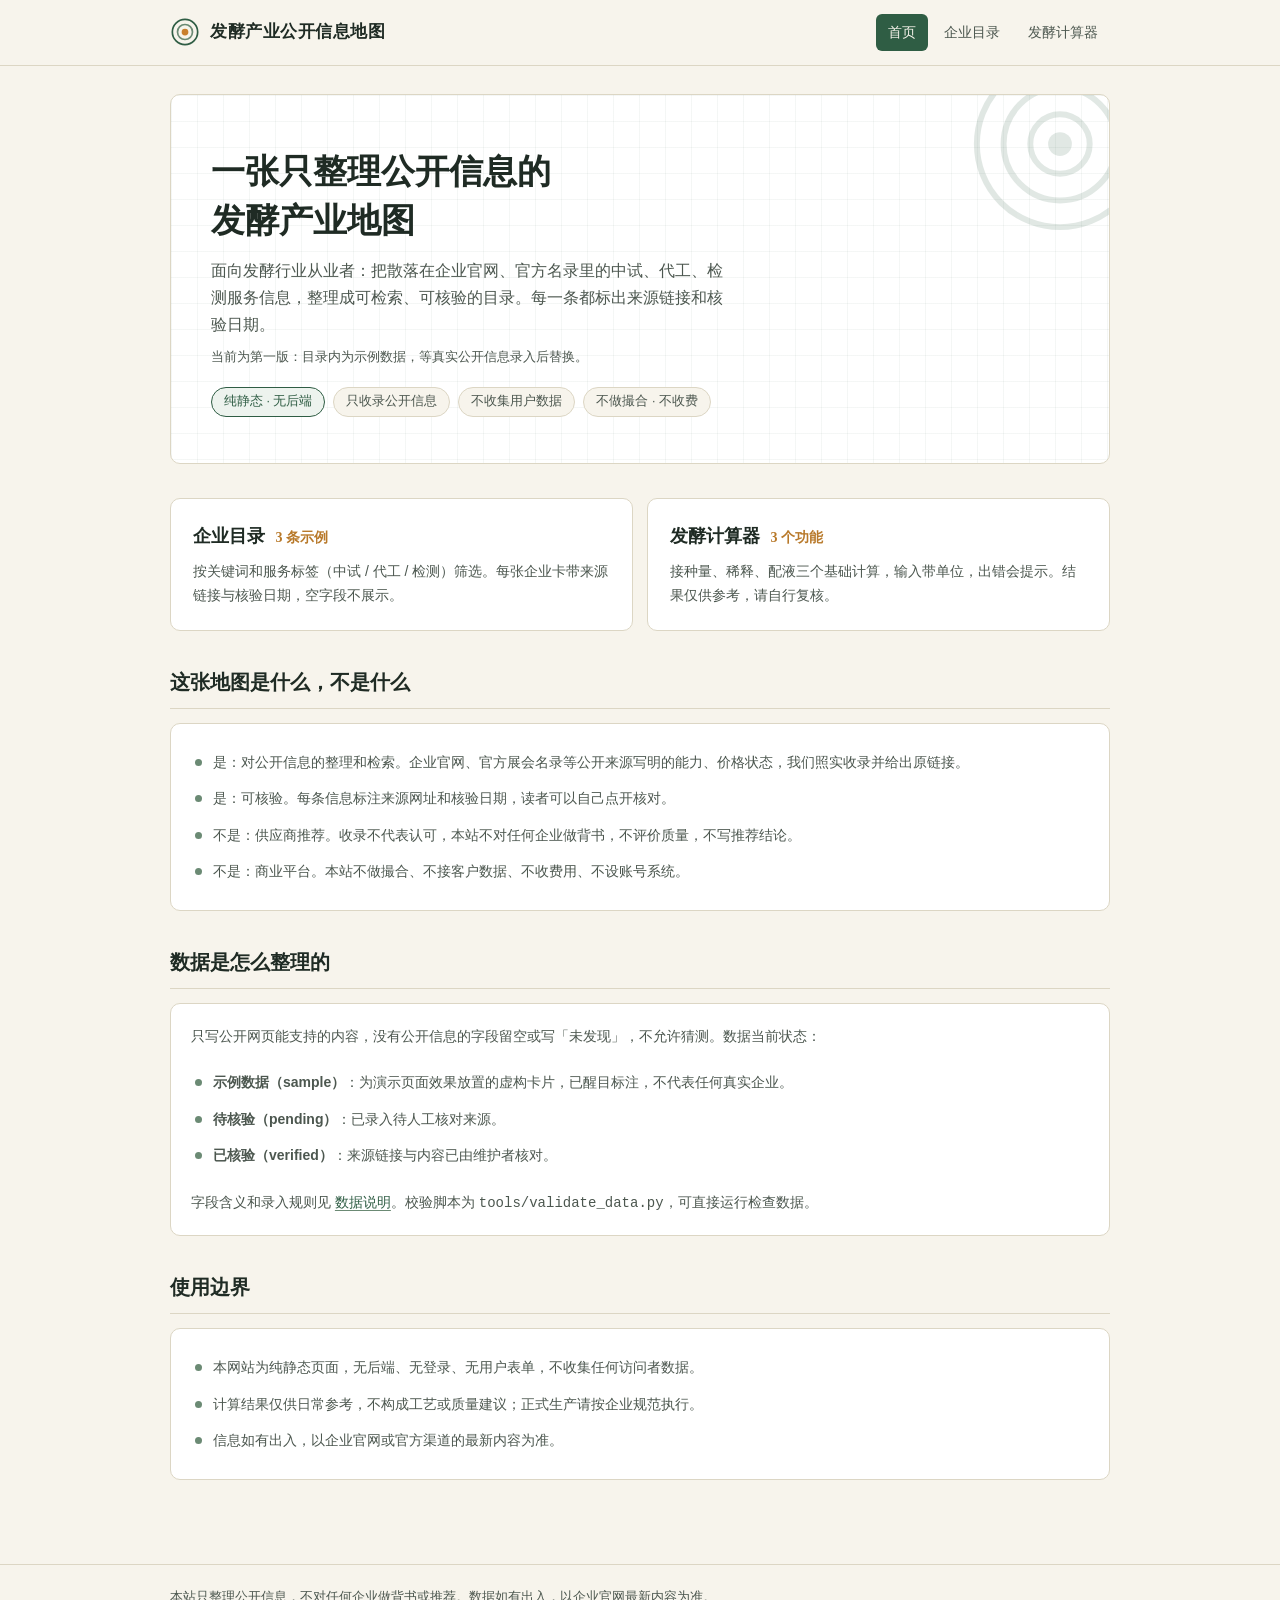
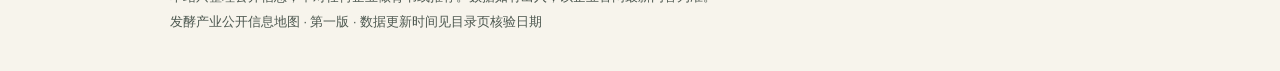
==== index.html @ f8fdf8ae "第一版：发酵产业公开信息地图（静态站+示例数据+计算器）" ====
<!DOCTYPE html>
<html lang="zh-CN">
<head>
<meta charset="UTF-8">
<meta name="viewport" content="width=device-width, initial-scale=1.0">
<title>发酵产业公开信息地图</title>
<meta name="description" content="整理国内发酵相关中试、代工、检测服务的公开信息，附基础发酵计算器。本站只整理公开信息，不做供应商背书。">
<link rel="icon" href="data:image/svg+xml,%3Csvg xmlns='http://www.w3.org/2000/svg' viewBox='0 0 32 32'%3E%3Ccircle cx='16' cy='16' r='14' fill='none' stroke='%232F5D44' stroke-width='2'/%3E%3Ccircle cx='16' cy='16' r='8' fill='none' stroke='%236B8A74' stroke-width='2'/%3E%3Ccircle cx='16' cy='16' r='3.5' fill='%23C97F2D'/%3E%3C/svg%3E">
<link rel="stylesheet" href="assets/style.css">
</head>
<body>

<header class="site-header">
  <nav class="nav" aria-label="主导航">
    <a class="brand" href="index.html">
      <svg class="brand-mark" viewBox="0 0 32 32" aria-hidden="true">
        <circle cx="16" cy="16" r="13.5" fill="none" stroke="#2F5D44" stroke-width="1.8"/>
        <circle cx="16" cy="16" r="8" fill="none" stroke="#6B8A74" stroke-width="1.8"/>
        <circle cx="16" cy="16" r="3.6" fill="#C97F2D"/>
      </svg>
      <span class="brand-name">发酵产业公开信息地图</span>
    </a>
    <div class="nav-links">
      <a href="index.html" class="active">首页</a>
      <a href="directory.html">企业目录</a>
      <a href="calculator.html">发酵计算器</a>
    </div>
  </nav>
</header>

<main class="container">

  <section class="hero">
    <svg class="hero-mark" viewBox="0 0 32 32" aria-hidden="true">
      <circle cx="16" cy="16" r="14" fill="none" stroke="#2F5D44" stroke-width="1"/>
      <circle cx="16" cy="16" r="9.5" fill="none" stroke="#2F5D44" stroke-width="1"/>
      <circle cx="16" cy="16" r="5" fill="none" stroke="#2F5D44" stroke-width="1"/>
      <circle cx="16" cy="16" r="2" fill="#2F5D44"/>
    </svg>
    <h1>一张只整理公开信息的<br>发酵产业地图</h1>
    <p>面向发酵行业从业者：把散落在企业官网、官方名录里的中试、代工、检测服务信息，整理成可检索、可核验的目录。每一条都标出来源链接和核验日期。</p>
    <p class="hero-note">当前为第一版：目录内为示例数据，等真实公开信息录入后替换。</p>
    <div class="hero-chips">
      <span class="chip accent">纯静态 · 无后端</span>
      <span class="chip">只收录公开信息</span>
      <span class="chip">不收集用户数据</span>
      <span class="chip">不做撮合 · 不收费</span>
    </div>
  </section>

  <div class="entry-grid">
    <a class="entry-card" href="directory.html">
      <div class="entry-title">企业目录 <span>3 条示例</span></div>
      <div class="entry-desc">按关键词和服务标签（中试 / 代工 / 检测）筛选。每张企业卡带来源链接与核验日期，空字段不展示。</div>
    </a>
    <a class="entry-card" href="calculator.html">
      <div class="entry-title">发酵计算器 <span>3 个功能</span></div>
      <div class="entry-desc">接种量、稀释、配液三个基础计算，输入带单位，出错会提示。结果仅供参考，请自行复核。</div>
    </a>
  </div>

  <h2 class="section-title">这张地图是什么，不是什么</h2>
  <div class="card">
    <ul class="note-list">
      <li>是：对公开信息的整理和检索。企业官网、官方展会名录等公开来源写明的能力、价格状态，我们照实收录并给出原链接。</li>
      <li>是：可核验。每条信息标注来源网址和核验日期，读者可以自己点开核对。</li>
      <li>不是：供应商推荐。收录不代表认可，本站不对任何企业做背书，不评价质量，不写推荐结论。</li>
      <li>不是：商业平台。本站不做撮合、不接客户数据、不收费用、不设账号系统。</li>
    </ul>
  </div>

  <h2 class="section-title">数据是怎么整理的</h2>
  <div class="card">
    <p>只写公开网页能支持的内容，没有公开信息的字段留空或写「未发现」，不允许猜测。数据当前状态：</p>
    <ul class="note-list mt-4">
      <li><strong>示例数据（sample）</strong>：为演示页面效果放置的虚构卡片，已醒目标注，不代表任何真实企业。</li>
      <li><strong>待核验（pending）</strong>：已录入待人工核对来源。</li>
      <li><strong>已核验（verified）</strong>：来源链接与内容已由维护者核对。</li>
    </ul>
    <p class="mt-4">字段含义和录入规则见 <a href="data/README.md">数据说明</a>。校验脚本为 <code>tools/validate_data.py</code>，可直接运行检查数据。</p>
  </div>

  <h2 class="section-title">使用边界</h2>
  <div class="card">
    <ul class="note-list">
      <li>本网站为纯静态页面，无后端、无登录、无用户表单，不收集任何访问者数据。</li>
      <li>计算结果仅供日常参考，不构成工艺或质量建议；正式生产请按企业规范执行。</li>
      <li>信息如有出入，以企业官网或官方渠道的最新内容为准。</li>
    </ul>
  </div>

</main>

<footer class="site-footer">
  <div class="footer-inner">
    <p>本站只整理公开信息，不对任何企业做背书或推荐。数据如有出入，以企业官网最新内容为准。</p>
    <p>发酵产业公开信息地图 · 第一版 · 数据更新时间见目录页核验日期</p>
  </div>
</footer>

</body>
</html>
---- assets/style.css ----
/* ============================================
   发酵产业公开信息地图 · 共享样式
   纯静态站点，无外部依赖
   ============================================ */

:root {
  --paper: #F7F4EC;        /* 纸白底 */
  --paper-2: #EFEAE0;      /* 深一档纸色 */
  --ink: #1F2B24;          /* 主文字：墨绿黑 */
  --ink-2: #4C574F;        /* 次级文字 */
  --pine: #2F5D44;         /* 主色：菌苔绿 */
  --pine-deep: #1E4230;    /* 深绿 */
  --moss: #6B8A74;         /* 浅绿辅助 */
  --amber: #B8792A;        /* 点缀：发酵液琥珀 */
  --line: #DCD6C4;         /* 分割线 */
  --card: #FFFFFF;
  --warn-bg: #F5E9D7;      /* 提示/示例底色 */
  --warn-ink: #7A5A1E;
  --warn-line: #E3CFA8;
  --err: #B3402A;          /* 错误 */
  --ok: #2F5D44;
  --shadow: 0 1px 2px rgba(31, 43, 36, .06), 0 4px 14px rgba(31, 43, 36, .05);
  --font-serif: "Songti SC", "STSong", "SimSun", "Noto Serif SC", "Source Han Serif SC", serif;
  --font-sans: -apple-system, "PingFang SC", "Hiragino Sans GB", "Microsoft YaHei", "Noto Sans SC", "Segoe UI", sans-serif;
}

* { box-sizing: border-box; margin: 0; padding: 0; }

html { -webkit-text-size-adjust: 100%; }

body {
  font-family: var(--font-sans);
  font-size: 15px;
  line-height: 1.75;
  color: var(--ink);
  background: var(--paper);
}

a { color: var(--pine); text-decoration: underline; text-underline-offset: 3px; text-decoration-color: var(--moss); }
a:hover { color: var(--amber); text-decoration-color: var(--amber); }

:focus-visible { outline: 2px solid var(--amber); outline-offset: 2px; }

/* ---------- 顶部导航 ---------- */

.site-header {
  border-bottom: 1px solid var(--line);
  background: var(--paper);
}

.nav {
  max-width: 980px;
  margin: 0 auto;
  padding: 14px 20px;
  display: flex;
  flex-wrap: wrap;
  align-items: center;
  gap: 10px 18px;
}

.brand {
  display: flex;
  align-items: center;
  gap: 10px;
  text-decoration: none;
  color: var(--ink);
}

.brand:hover { color: var(--ink); }

.brand-mark { width: 30px; height: 30px; flex: 0 0 30px; }

.brand-name {
  font-family: var(--font-serif);
  font-size: 17px;
  font-weight: 700;
  letter-spacing: .5px;
  white-space: nowrap;
}

.nav-links {
  display: flex;
  gap: 4px;
  margin-left: auto;
  flex-wrap: wrap;
}

.nav-links a {
  display: block;
  padding: 6px 12px;
  border-radius: 6px;
  font-size: 14px;
  color: var(--ink-2);
  text-decoration: none;
}

.nav-links a:hover { background: var(--paper-2); color: var(--ink); }

.nav-links a.active { color: var(--paper); background: var(--pine); }

/* ---------- 版心 ---------- */

.container {
  max-width: 980px;
  margin: 0 auto;
  padding: 28px 20px 64px;
}

.page-title {
  font-family: var(--font-serif);
  font-size: 26px;
  font-weight: 700;
  line-height: 1.4;
  margin-bottom: 6px;
}

.page-sub {
  color: var(--ink-2);
  font-size: 14px;
  margin-bottom: 28px;
  max-width: 60em;
}

/* ---------- 首页 hero ---------- */

.hero {
  position: relative;
  margin: 0 0 34px;
  padding: 44px 28px 40px;
  border: 1px solid var(--line);
  border-radius: 10px;
  background-color: var(--card);
  background-image:
    linear-gradient(rgba(47, 93, 68, .05) 1px, transparent 1px),
    linear-gradient(90deg, rgba(47, 93, 68, .05) 1px, transparent 1px);
  background-size: 26px 26px;
  overflow: hidden;
}

.hero-mark {
  position: absolute;
  top: -46px;
  right: -46px;
  width: 190px;
  height: 190px;
  opacity: .14;
  pointer-events: none;
}

.hero h1 {
  font-family: var(--font-serif);
  font-size: 30px;
  line-height: 1.45;
  font-weight: 700;
  margin-bottom: 12px;
  max-width: 16em;
}

.hero p {
  color: var(--ink-2);
  max-width: 34em;
  margin-bottom: 8px;
}

.hero .hero-note {
  font-size: 13px;
  color: var(--ink-2);
}

.hero-chips {
  display: flex;
  flex-wrap: wrap;
  gap: 8px;
  margin-top: 18px;
}

.chip {
  display: inline-block;
  padding: 3px 12px;
  border: 1px solid var(--line);
  border-radius: 999px;
  font-size: 12.5px;
  color: var(--ink-2);
  background: var(--paper);
}

.chip.accent { border-color: var(--pine); color: var(--pine); background: #EDF3EE; }

/* ---------- 通用卡片 ---------- */

.section-title {
  font-family: var(--font-serif);
  font-size: 20px;
  font-weight: 700;
  margin: 34px 0 14px;
  padding-bottom: 8px;
  border-bottom: 1px solid var(--line);
}

.card {
  background: var(--card);
  border: 1px solid var(--line);
  border-radius: 10px;
  padding: 20px;
}

.card h3 {
  font-family: var(--font-serif);
  font-size: 17px;
  margin-bottom: 8px;
}

.card p { color: var(--ink-2); font-size: 14px; }

/* 首页两张导航卡 */
.entry-grid {
  display: grid;
  grid-template-columns: 1fr;
  gap: 14px;
}

@media (min-width: 720px) {
  .entry-grid { grid-template-columns: 1fr 1fr; }
}

.entry-card {
  display: block;
  text-decoration: none;
  color: var(--ink);
  background: var(--card);
  border: 1px solid var(--line);
  border-radius: 10px;
  padding: 22px;
  transition: border-color .15s ease, box-shadow .15s ease;
}

.entry-card:hover {
  border-color: var(--moss);
  box-shadow: var(--shadow);
  color: var(--ink);
}

.entry-card .entry-title {
  font-family: var(--font-serif);
  font-size: 18px;
  font-weight: 700;
  margin-bottom: 6px;
}

.entry-card .entry-title span { color: var(--amber); margin-left: 6px; font-size: 14px; }

.entry-card .entry-desc { color: var(--ink-2); font-size: 14px; }

/* 边界/方法说明列表 */
.note-list { list-style: none; }

.note-list li {
  position: relative;
  padding: 6px 0 6px 22px;
  font-size: 14px;
  color: var(--ink-2);
}

.note-list li::before {
  content: "";
  position: absolute;
  left: 4px;
  top: 15px;
  width: 7px;
  height: 7px;
  border-radius: 50%;
  background: var(--moss);
}

/* ---------- 提示横幅 ---------- */

.banner {
  display: flex;
  gap: 12px;
  align-items: flex-start;
  padding: 14px 16px;
  border: 1px solid var(--warn-line);
  border-radius: 8px;
  background: var(--warn-bg);
  color: var(--warn-ink);
  font-size: 13.5px;
  margin-bottom: 20px;
}

.banner strong { display: block; font-size: 14px; margin-bottom: 2px; }

/* ---------- 筛选区（目录页） ---------- */

.filter-bar {
  display: flex;
  flex-direction: column;
  gap: 12px;
  margin-bottom: 18px;
}

.filter-bar input[type="search"] {
  width: 100%;
  padding: 10px 14px;
  font-size: 15px;
  font-family: var(--font-sans);
  color: var(--ink);
  background: var(--card);
  border: 1px solid var(--line);
  border-radius: 8px;
}

.filter-bar input[type="search"]:focus {
  border-color: var(--pine);
  outline: 2px solid rgba(47, 93, 68, .18);
  outline-offset: 0;
}

.tag-row { display: flex; flex-wrap: wrap; gap: 8px; }

.tag-btn {
  padding: 4px 14px;
  font-size: 13px;
  font-family: var(--font-sans);
  color: var(--ink-2);
  background: var(--card);
  border: 1px solid var(--line);
  border-radius: 999px;
  cursor: pointer;
  transition: background .12s ease, color .12s ease, border-color .12s ease;
}

.tag-btn:hover { border-color: var(--moss); color: var(--pine); }

.tag-btn.on { background: var(--pine); border-color: var(--pine); color: var(--paper); }

.result-count { font-size: 13px; color: var(--ink-2); margin-bottom: 12px; }

/* ---------- 企业卡 ---------- */

.company-list { display: flex; flex-direction: column; gap: 14px; }

.company-card {
  position: relative;
  background: var(--card);
  border: 1px solid var(--line);
  border-radius: 10px;
  padding: 18px 18px 16px;
}

.company-card.is-sample { border-color: var(--warn-line); background: #FDFBF4; }

.sample-flag {
  position: absolute;
  top: -1px;
  right: 16px;
  padding: 3px 12px 4px;
  border-radius: 0 0 8px 8px;
  background: var(--warn-bg);
  border: 1px solid var(--warn-line);
  border-top: none;
  color: var(--warn-ink);
  font-size: 12px;
  font-weight: 700;
  letter-spacing: 1px;
}

.company-name {
  font-family: var(--font-serif);
  font-size: 17px;
  font-weight: 700;
  padding-right: 84px;
  margin-bottom: 4px;
}

.company-city { font-size: 13px; color: var(--ink-2); margin-bottom: 10px; }

.company-capability { font-size: 14px; margin-bottom: 12px; }

.company-meta {
  display: flex;
  flex-wrap: wrap;
  gap: 8px 10px;
  align-items: center;
  font-size: 12.5px;
  color: var(--ink-2);
  border-top: 1px dashed var(--line);
  padding-top: 10px;
}

.tag-list { display: inline-flex; flex-wrap: wrap; gap: 6px; }

.tag {
  padding: 1px 9px;
  font-size: 12px;
  border: 1px solid var(--moss);
  color: var(--pine);
  border-radius: 999px;
  background: #EFF5F0;
}

.badge {
  padding: 1px 9px;
  font-size: 12px;
  border-radius: 999px;
  white-space: nowrap;
}

.badge.price-public   { background: #E8F1EA; color: var(--ok); }
.badge.price-quote    { background: #EDF1F5; color: #3D5A75; }
.badge.price-none     { background: var(--paper-2); color: var(--ink-2); }
.badge.price-other    { background: var(--paper-2); color: var(--ink-2); }
.badge.conf-high      { background: #E8F1EA; color: var(--ok); }
.badge.conf-medium    { background: var(--warn-bg); color: var(--warn-ink); }
.badge.conf-low       { background: #F1E7E3; color: #8A4B3C; }

.company-meta .src-link { font-size: 12.5px; }

/* ---------- 空状态 ---------- */

.empty-state {
  text-align: center;
  padding: 44px 20px;
  border: 1px dashed var(--line);
  border-radius: 10px;
  color: var(--ink-2);
  font-size: 14px;
}

.empty-state p:first-child { font-size: 15px; color: var(--ink); margin-bottom: 6px; }

/* ---------- 计算器 ---------- */

.calc-tabs {
  display: flex;
  gap: 6px;
  margin-bottom: 18px;
  border-bottom: 1px solid var(--line);
}

.calc-tab {
  padding: 9px 18px;
  font-size: 15px;
  font-family: var(--font-sans);
  color: var(--ink-2);
  background: none;
  border: none;
  border-bottom: 2px solid transparent;
  margin-bottom: -1px;
  cursor: pointer;
}

.calc-tab:hover { color: var(--ink); }

.calc-tab.on {
  color: var(--pine);
  border-bottom-color: var(--pine);
  font-weight: 700;
}

.calc-panel { display: none; }
.calc-panel.on { display: block; }

.calc-desc { font-size: 13.5px; color: var(--ink-2); margin-bottom: 16px; }

.form-row {
  display: flex;
  flex-direction: column;
  gap: 6px;
  margin-bottom: 14px;
}

.form-row label { font-size: 14px; color: var(--ink); }

.input-group { display: flex; gap: 8px; }

.input-group input {
  flex: 1;
  min-width: 0;
  padding: 9px 12px;
  font-size: 15px;
  font-family: var(--font-sans);
  color: var(--ink);
  background: var(--card);
  border: 1px solid var(--line);
  border-radius: 8px;
}

.input-group input:focus {
  border-color: var(--pine);
  outline: 2px solid rgba(47, 93, 68, .18);
  outline-offset: 0;
}

.input-group select {
  padding: 9px 10px;
  font-size: 14px;
  font-family: var(--font-sans);
  color: var(--ink);
  background: var(--card);
  border: 1px solid var(--line);
  border-radius: 8px;
  cursor: pointer;
}

.field-error { font-size: 12.5px; color: var(--err); min-height: 1em; }

.btn-calc {
  width: 100%;
  padding: 11px;
  font-size: 15px;
  font-family: var(--font-sans);
  font-weight: 700;
  letter-spacing: 2px;
  color: var(--paper);
  background: var(--pine);
  border: none;
  border-radius: 8px;
  cursor: pointer;
}

.btn-calc:hover { background: var(--pine-deep); }

.calc-result {
  margin-top: 18px;
  padding: 16px;
  border: 1px solid var(--line);
  border-left: 4px solid var(--pine);
  border-radius: 0 8px 8px 0;
  background: var(--card);
  font-size: 14px;
}

.calc-result.hidden { display: none; }

.calc-result .result-main {
  font-family: var(--font-serif);
  font-size: 22px;
  font-weight: 700;
  color: var(--pine);
  margin: 4px 0;
}

.calc-result .result-note { font-size: 12.5px; color: var(--ink-2); }

/* ---------- 页脚 ---------- */

.site-footer {
  border-top: 1px solid var(--line);
  background: var(--paper);
  margin-top: 20px;
}

.footer-inner {
  max-width: 980px;
  margin: 0 auto;
  padding: 22px 20px 34px;
  font-size: 12.5px;
  color: var(--ink-2);
}

.footer-inner p { margin-bottom: 4px; max-width: 60em; }

/* ---------- 其他 ---------- */

.hidden { display: none !important; }

.mt-4 { margin-top: 16px; }

@media (min-width: 720px) {
  body { font-size: 15.5px; }
  .page-title { font-size: 30px; }
  .hero h1 { font-size: 34px; }
  .hero { padding: 52px 40px 46px; }
  .filter-bar { flex-direction: row; align-items: center; }
  .filter-bar input[type="search"] { max-width: 320px; }
  .form-row { flex-direction: row; align-items: flex-start; gap: 14px; }
  .form-row label { flex: 0 0 150px; padding-top: 10px; }
  .form-row .form-fields { flex: 1; max-width: 420px; }
  .btn-calc { width: auto; min-width: 220px; }
}

@media (prefers-reduced-motion: reduce) {
  * { transition: none !important; }
}
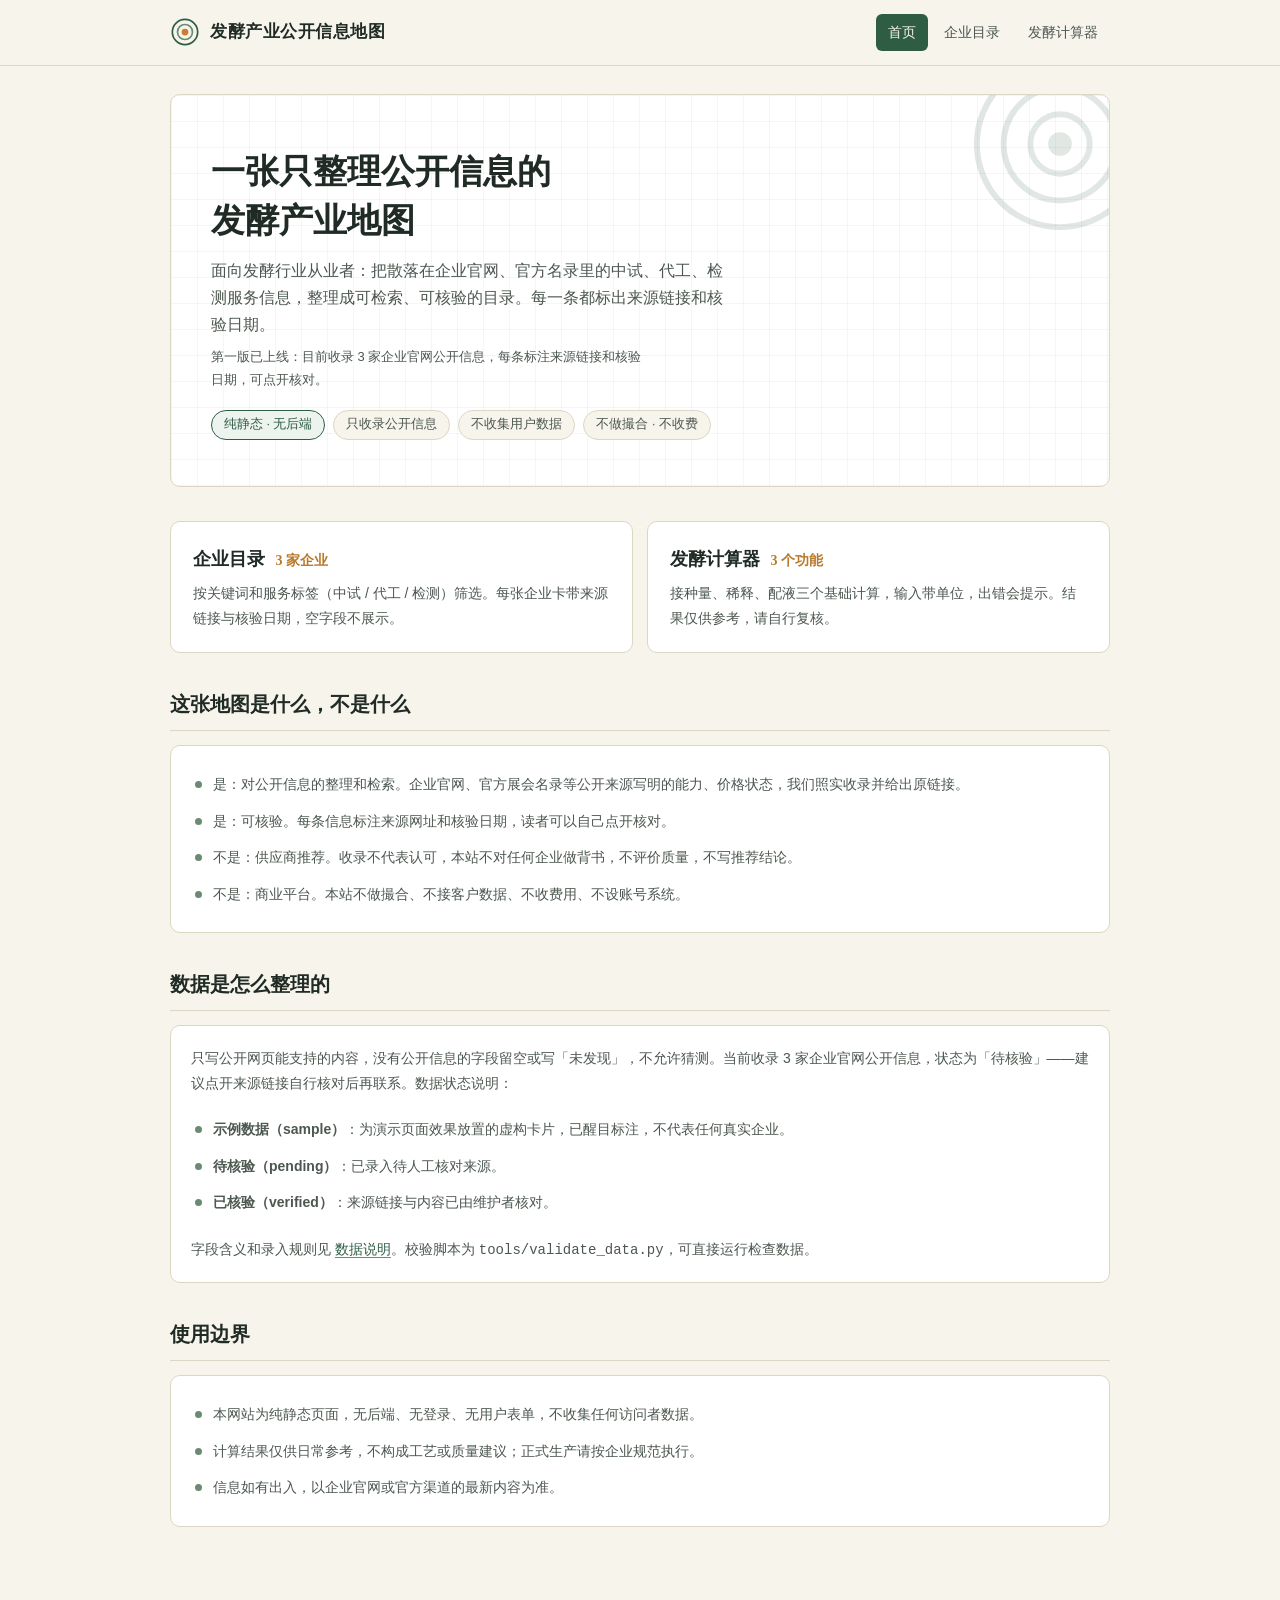
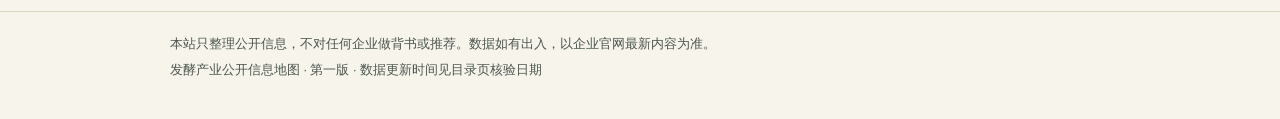
==== commit 2900f656: "收录3家真实企业公开信息（中试/代工/检测），目录页支持数据状态徽章" ====
--- a/index.html
+++ b/index.html
@@ -39,7 +39,7 @@
     </svg>
     <h1>一张只整理公开信息的<br>发酵产业地图</h1>
     <p>面向发酵行业从业者：把散落在企业官网、官方名录里的中试、代工、检测服务信息，整理成可检索、可核验的目录。每一条都标出来源链接和核验日期。</p>
-    <p class="hero-note">当前为第一版：目录内为示例数据，等真实公开信息录入后替换。</p>
+    <p class="hero-note">第一版已上线：目前收录 3 家企业官网公开信息，每条标注来源链接和核验日期，可点开核对。</p>
     <div class="hero-chips">
       <span class="chip accent">纯静态 · 无后端</span>
       <span class="chip">只收录公开信息</span>
@@ -50,7 +50,7 @@
 
   <div class="entry-grid">
     <a class="entry-card" href="directory.html">
-      <div class="entry-title">企业目录 <span>3 条示例</span></div>
+      <div class="entry-title">企业目录 <span>3 家企业</span></div>
       <div class="entry-desc">按关键词和服务标签（中试 / 代工 / 检测）筛选。每张企业卡带来源链接与核验日期，空字段不展示。</div>
     </a>
     <a class="entry-card" href="calculator.html">
@@ -71,7 +71,7 @@
 
   <h2 class="section-title">数据是怎么整理的</h2>
   <div class="card">
-    <p>只写公开网页能支持的内容，没有公开信息的字段留空或写「未发现」，不允许猜测。数据当前状态：</p>
+    <p>只写公开网页能支持的内容，没有公开信息的字段留空或写「未发现」，不允许猜测。当前收录 3 家企业官网公开信息，状态为「待核验」——建议点开来源链接自行核对后再联系。数据状态说明：</p>
     <ul class="note-list mt-4">
       <li><strong>示例数据（sample）</strong>：为演示页面效果放置的虚构卡片，已醒目标注，不代表任何真实企业。</li>
       <li><strong>待核验（pending）</strong>：已录入待人工核对来源。</li>
